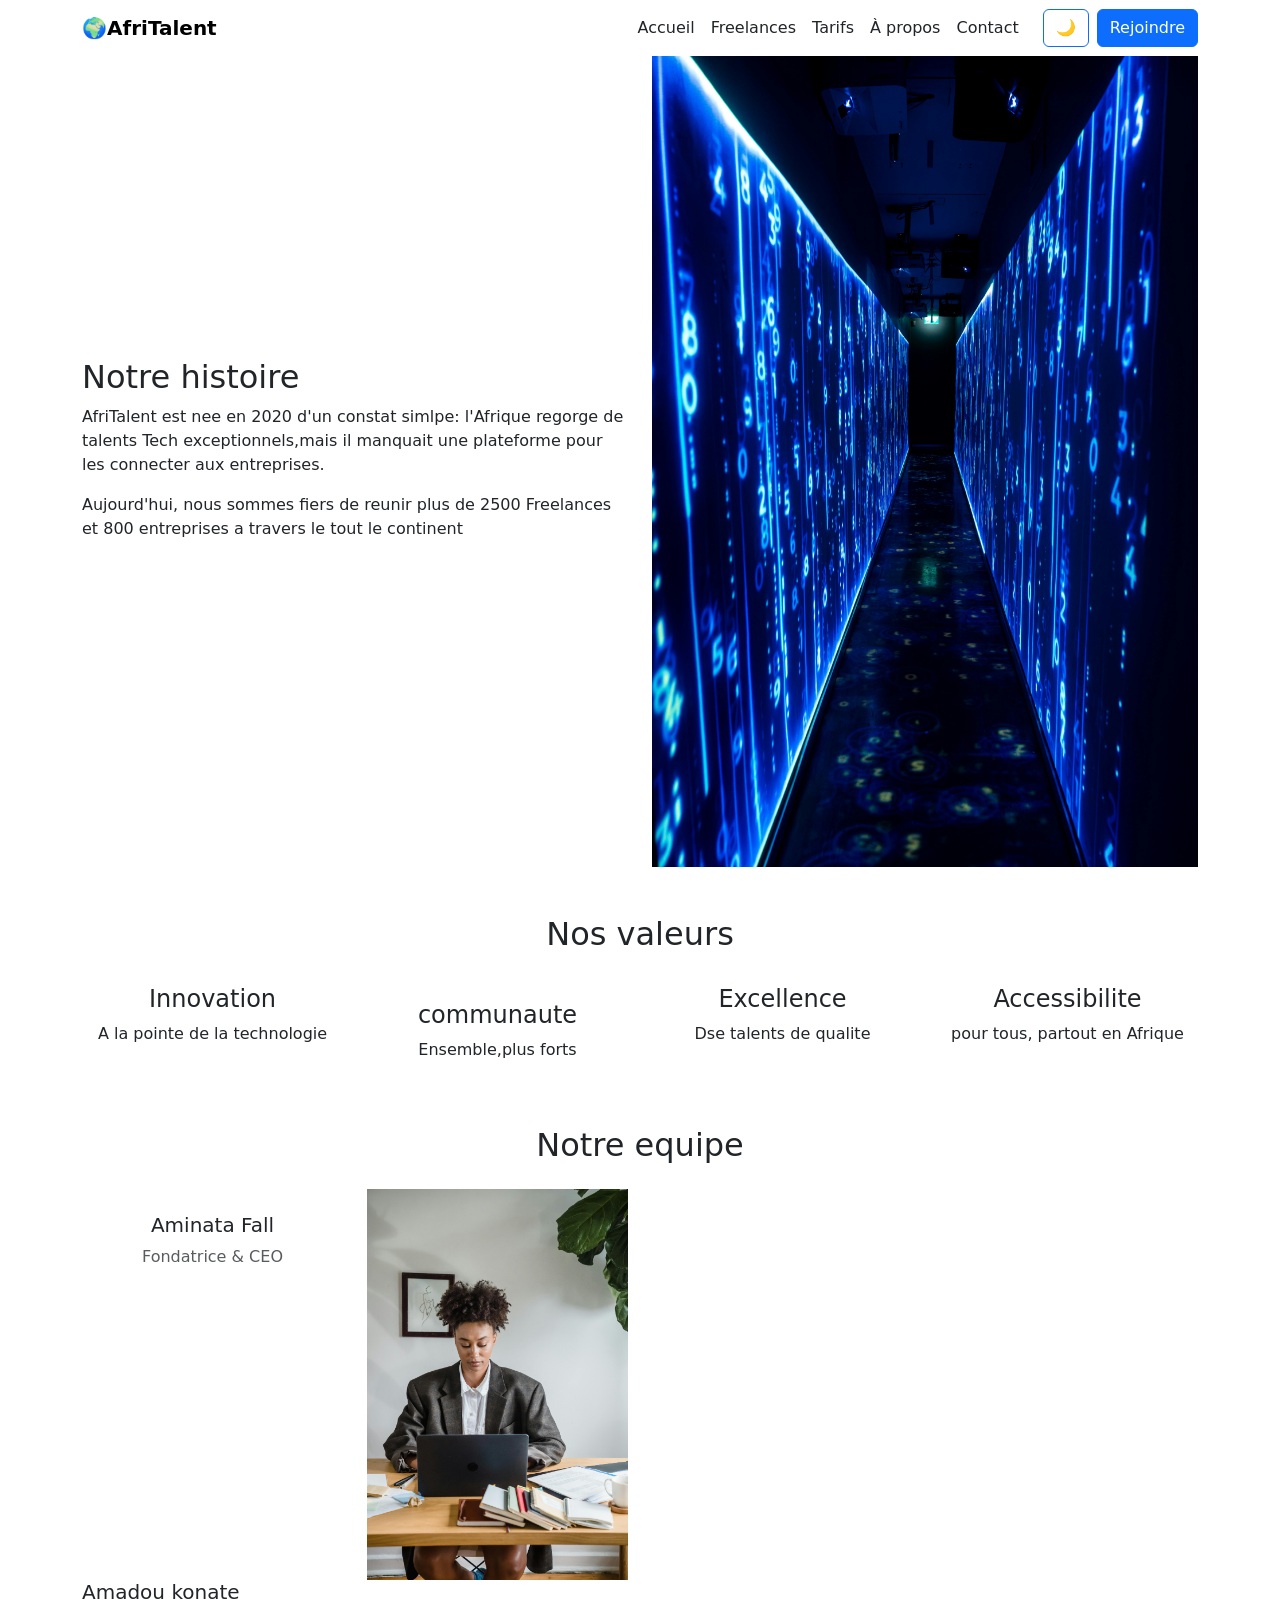
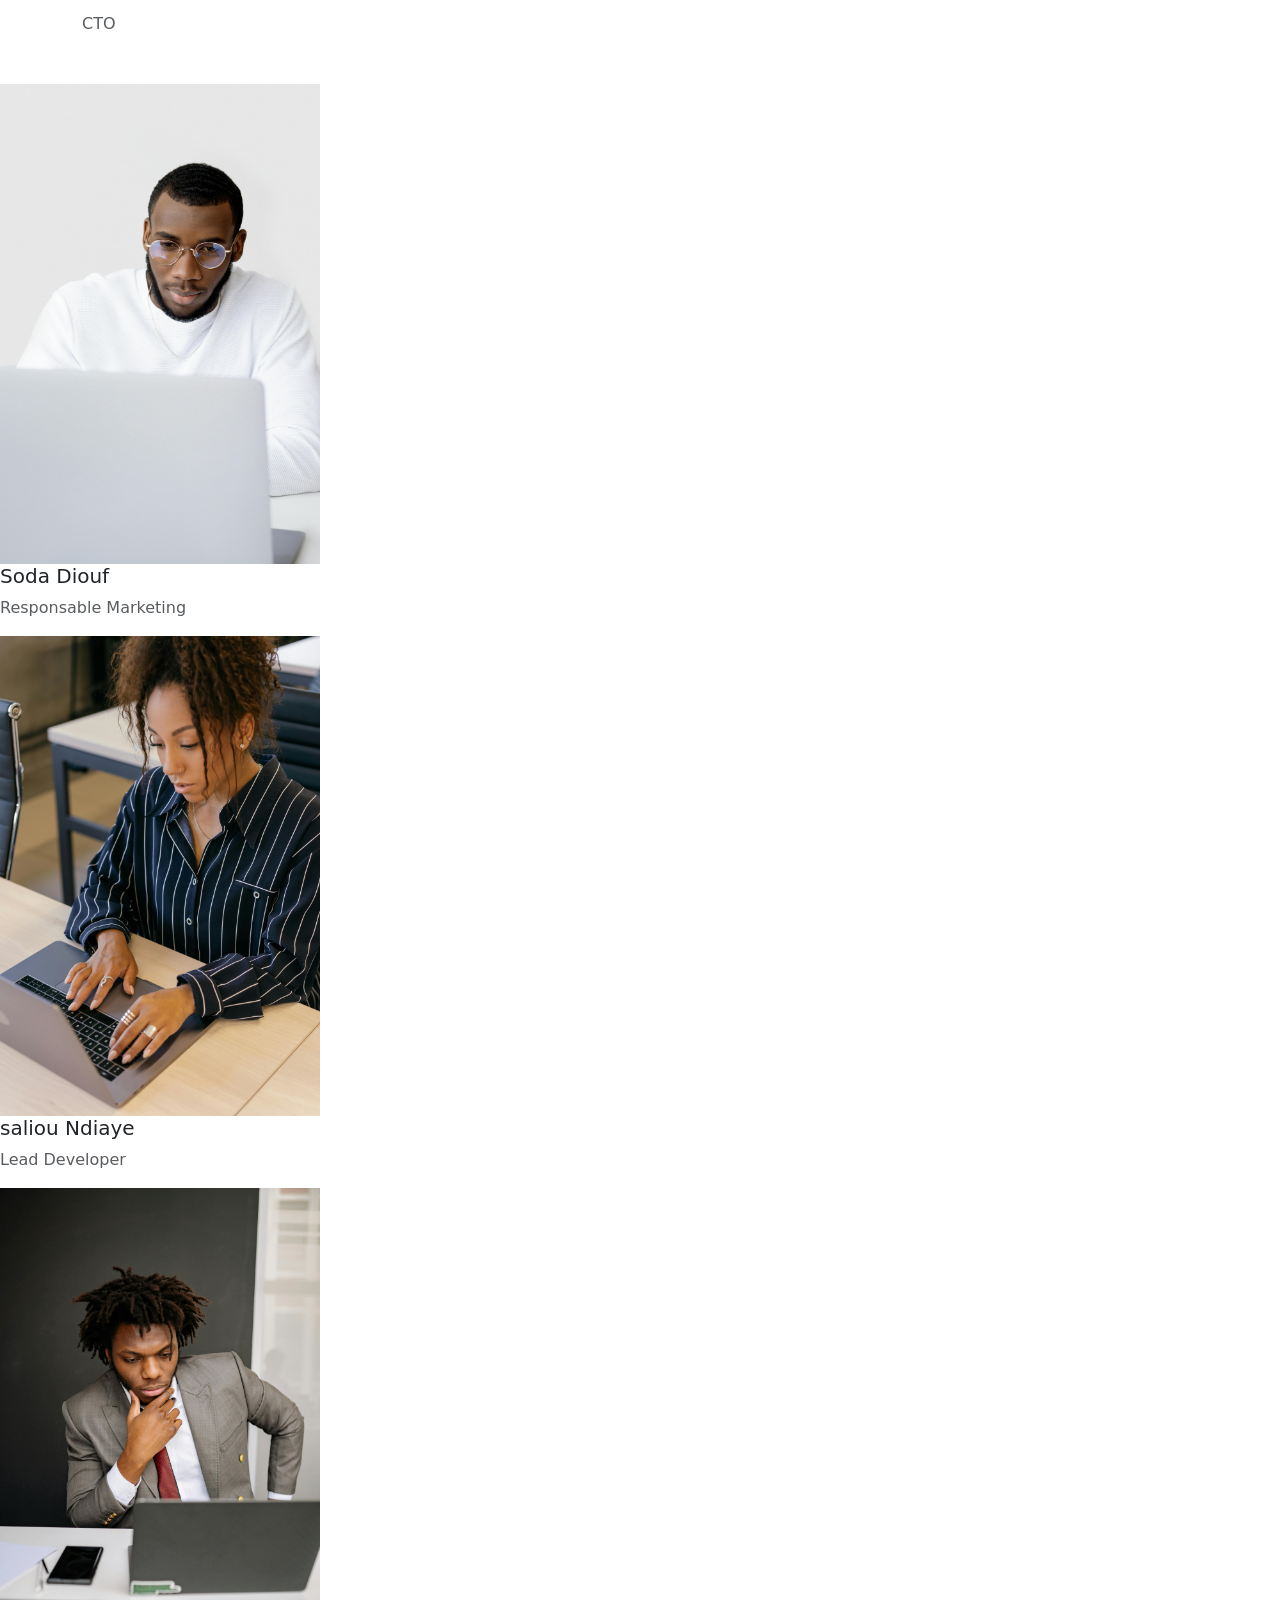
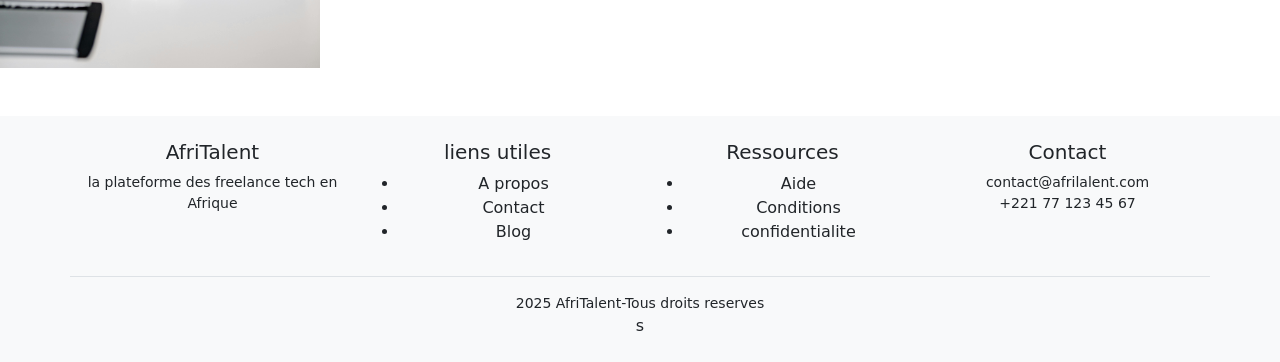
==== about.html @ 28ff4116 "comite2" ====
<!DOCTYPE html>
<html lang="fr">
<head> 
<meta charset="UTF-8"> 
<meta name="viewport" content="width=device-width, initial-scale=1.0"> 
<title>Diouf-Ndeye Penda-AfriTalent</title> 
<link 
href="https://cdn.jsdelivr.net/npm/bootstrap@5.3.0/dist/css/bootstrap.min.css" 
rel="stylesheet"> 
<link rel="stylesheet" href="css/style.css">
</head>
<body>
<!-- Bootstrap 5 via CDN : script JavaScript --> 
<script 
src="https://cdn.jsdelivr.net/npm/bootstrap@5.3.0/dist/js/bootstrap.bundle.min.js"
></script> 
<!-- Votre script JavaScript --> 
<script src="js/main.js"></script>

<!-- NAVBAR -->
 
<nav class="navbar navbar-expand-lg fixed-top bg-white">
    <div class="container">
        <a class="navbar-brand fw-bold" href="index.html">🌍AfriTalent</a>
        <button class="navbar-toggler" type="button" data-bs-toggle="collapse" data-bs-target="#navbarNav">
            <span class="navbar-toggler-icon"></span>
        </button>
        <div class="collapse navbar-collapse" id="navbarNav">
             <ul class="navbar-nav ms-auto">
                 <li class="nav-item"><a class="nav-link text-dark" href="index.html">Accueil</a></li>
                <li class="nav-item"><a class="nav-link text-dark" href="freelances.html">Freelances</a></li>
                <li class="nav-item"><a class="nav-link text-dark" href="tarifs.html">Tarifs</a></li>
                <li class="nav-item"><a class="nav-link text-dark" href="about.html">À propos</a></li>
               <li class="nav-item"><a class="nav-link text-dark" href="contact.html">Contact</a></li>
                
            </ul>  
            <button class="btn btn-outline-primary ms-3">🌙</button>
            <a href="#" class="btn btn-primary ms-2">Rejoindre</a>
        </div>
 
    </div>
</nav>
<div class="container my-5">
    <div class="row align-items-center">
        <div class="col-md-6">
            <h2>Notre histoire</h2>
            <p>AfriTalent est nee en 2020 d'un constat simlpe: l'Afrique regorge de talents Tech
                exceptionnels,mais il manquait une plateforme pour les connecter aux entreprises.</p>
                <p>Aujourd'hui, nous sommes fiers de reunir plus de 2500 Freelances et 800 entreprises 
                    a travers le tout le continent
                </p>
        </div>
        <div class="col-md-6 text-center">
            <img src="image/pexels-oktay-koseoglu-42034955-36040448.jpg" class="img-fluid w-27" alt="">
        </div>
    </div>
</div>
<!-- NOS VALEUR -->
 <div class="container my-5">
    <h2 class="text-center mb-4">Nos valeurs</h2>
    <div class="row text-center">
        <div class="col-md-3">
            <i class="bi bi-star fs-1 text-primary"></i>
            <h4 class="mt-2">Innovation</h4>
            <p>A la pointe de la technologie</p>
        </div>
        <div class="col-md-3">
            <i class="bi bi-people fs-1 text-primary"></i>
            <h4 class="mt-4">communaute</h4>
            <p>Ensemble,plus forts</p>
        </div>
        <div class="col-md-3">
            <i class="bi bi-hand-thumbs-up fs-1"></i>
            <h4 class="mt-2">Excellence</h4>
            <p>Dse talents de qualite </p>
        </div>
        <div class="col-md-3">
            <i class="bi bi-globe fs-1"></i>
            <h4 class="mt-2">Accessibilite</h4>
            <p>pour tous, partout en Afrique</p>
        </div>
    </div>
 </div>
 <!-- l'EQUIPE -->
  <div class="container my-5">
    <h2 class="text-center mb-4">Notre equipe</h2>
    <div class="row text-center">
        <div class="col-md-3">
            <img src="" alt="">
            <h5>Aminata Fall</h5>
            <p class="text-muted">Fondatrice & CEO</p>
            <i class="bi bi-linkedin"></i>
        </div>
        <img src="image/pexels-mizunokozuki-12911751.jpg" class="img-fluid w-25" alt="">
    </div>
    <h5>Amadou konate</h5>
            <p class="text-muted">CTO</p>
            <i class="bi bi-linkedin"></i>
        </div>
        <img src="image/pexels-anna-nekrashevich-6801684.jpg" class="img-fluid w-25" alt="">
    </div>
     <h5>Soda Diouf</h5>
            <p class="text-muted">Responsable Marketing</p>
            <i class="bi bi-linkedin"></i>
        </div>
        <img src="image/pexels-mikhail-nilov-9300897.jpg" class="img-fluid w-25" alt="">
    </div>
    <h5>saliou Ndiaye</h5>
            <p class="text-muted">Lead Developer</p>
            <i class="bi bi-linkedin"></i>
        </div>
        <img src="image/pexels-yankrukov-7793714.jpg" class="img-fluid w-25" alt="">
    </div>
  </div>
  <!-- <footer>s -->
   <footer class="bg-light text-center py-4 mt-5">
    <div class="container">
         <div class="row">
            <div class="col-md-3">
                <h5>AfriTalent</h5>
                <p class="small">la plateforme des freelance tech en Afrique</p>
            </div>
            <div class="col-md-3">
                <h5>liens utiles</h5>
                <ul>
                    <li><a href="#" class="text-dark text-decoration-none">A propos</a></li>
                    <li><a href="#" class="text-dark text-decoration-none">Contact</a></li>
                    <li><a href="#" class="text-dark text-decoration-none">Blog</a></li>
                </ul>
            </div>
             <div class="col-md-3">
                <h5>Ressources</h5>
                <ul>
                    <li><a href="#" class="text-dark text-decoration-none">Aide</a></li>
                    <li><a href="#" class="text-dark text-decoration-none">Conditions</a></li>
                    <li><a href="#" class="text-dark text-decoration-none">confidentialite</a></li>
                </ul>
            </div>
              <div class="col-md-3">

              <h5>Contact</h5>
                <p class="small">contact@afrilalent.com <br>+221 77 123 45 67</p>
                                        <div>
                             <i class="bi bi-facebook me-2"></i>
                            <i class="bi bi-Twitter me-2"></i>
                            <i class="bi bi-linkedin me-2"></i>
                         </div>
                        </div>
                        <div class="mt-3 pt-3 border-top">
                             <p class="small mb-0"> 2025 AfriTalent-Tous droits reserves</p>s
                        </div>
                      </div>
                  </footer>
              <script 
src="https://cdn.jsdelivr.net/npm/bootstrap@5.3.0/dist/js/bootstrap.bundle.min.js"
></script>
<script src="js/main.js"></script>



 </body>
    </html>
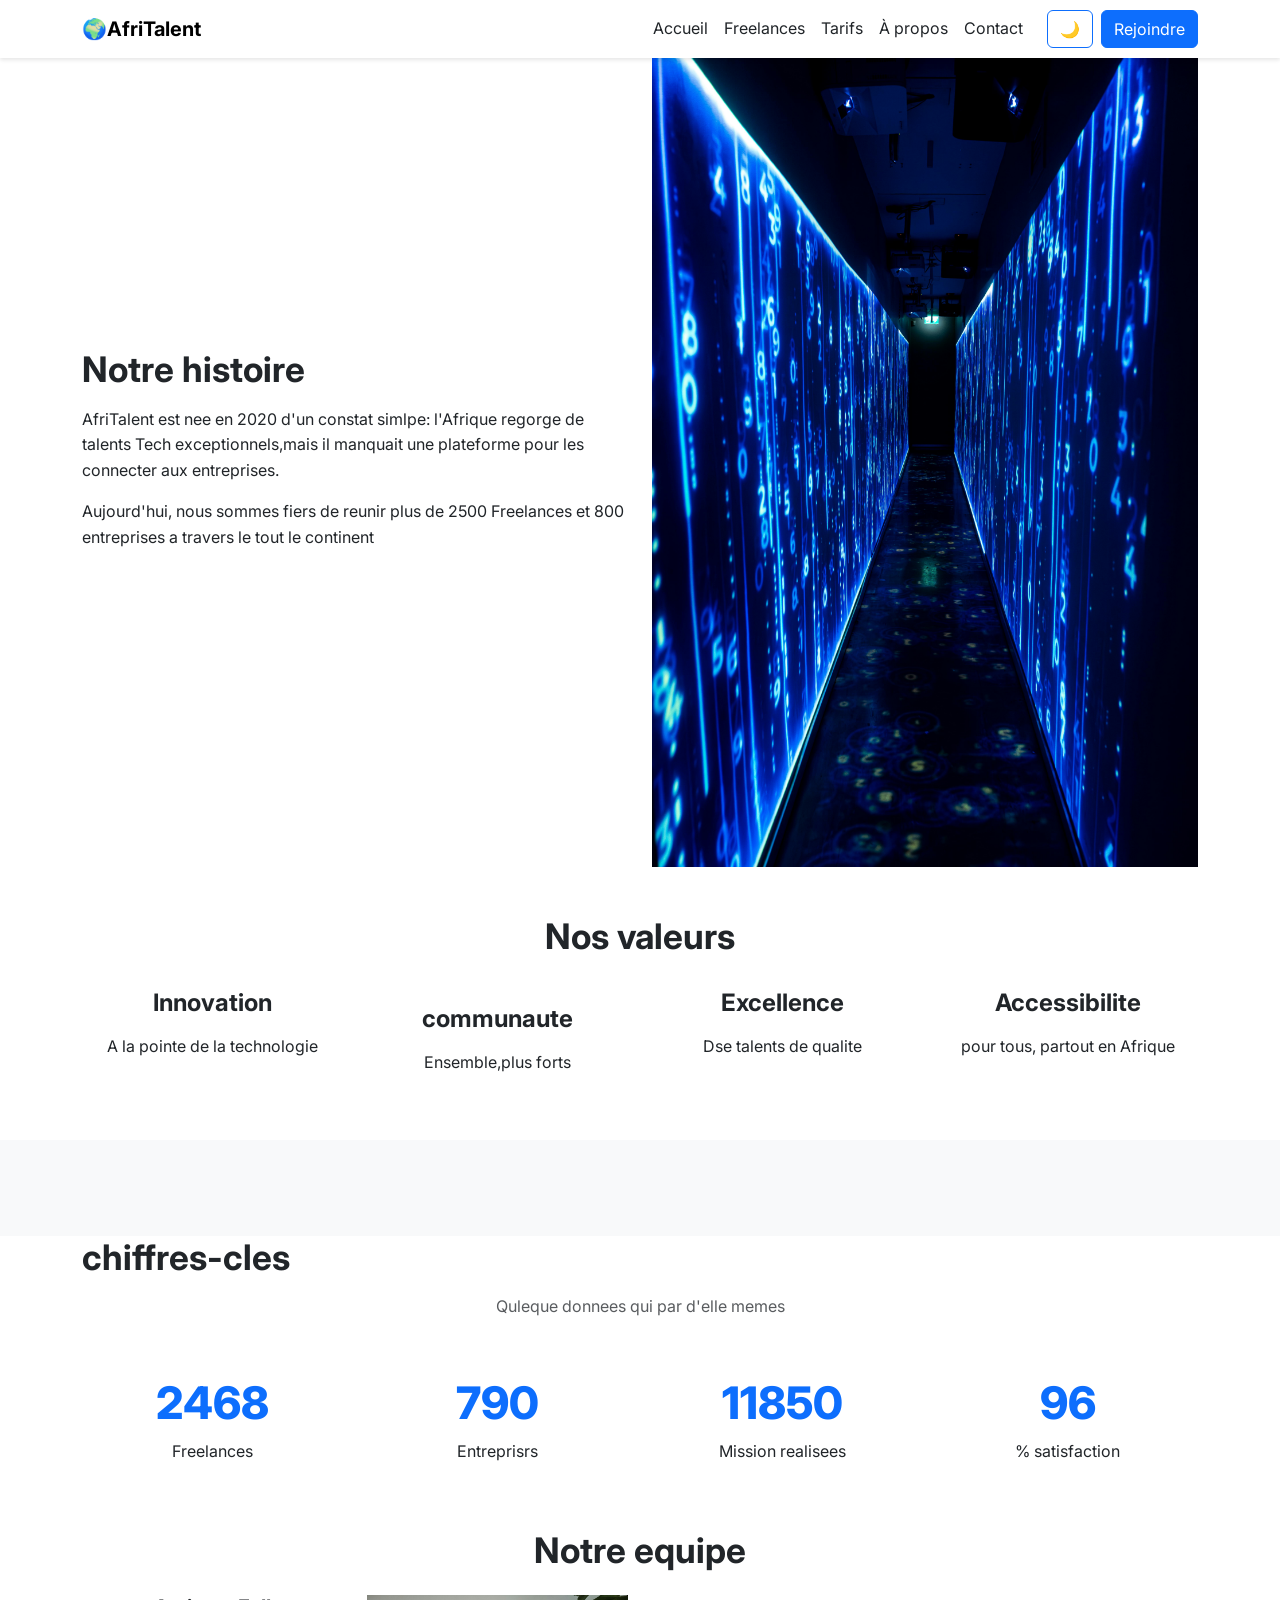
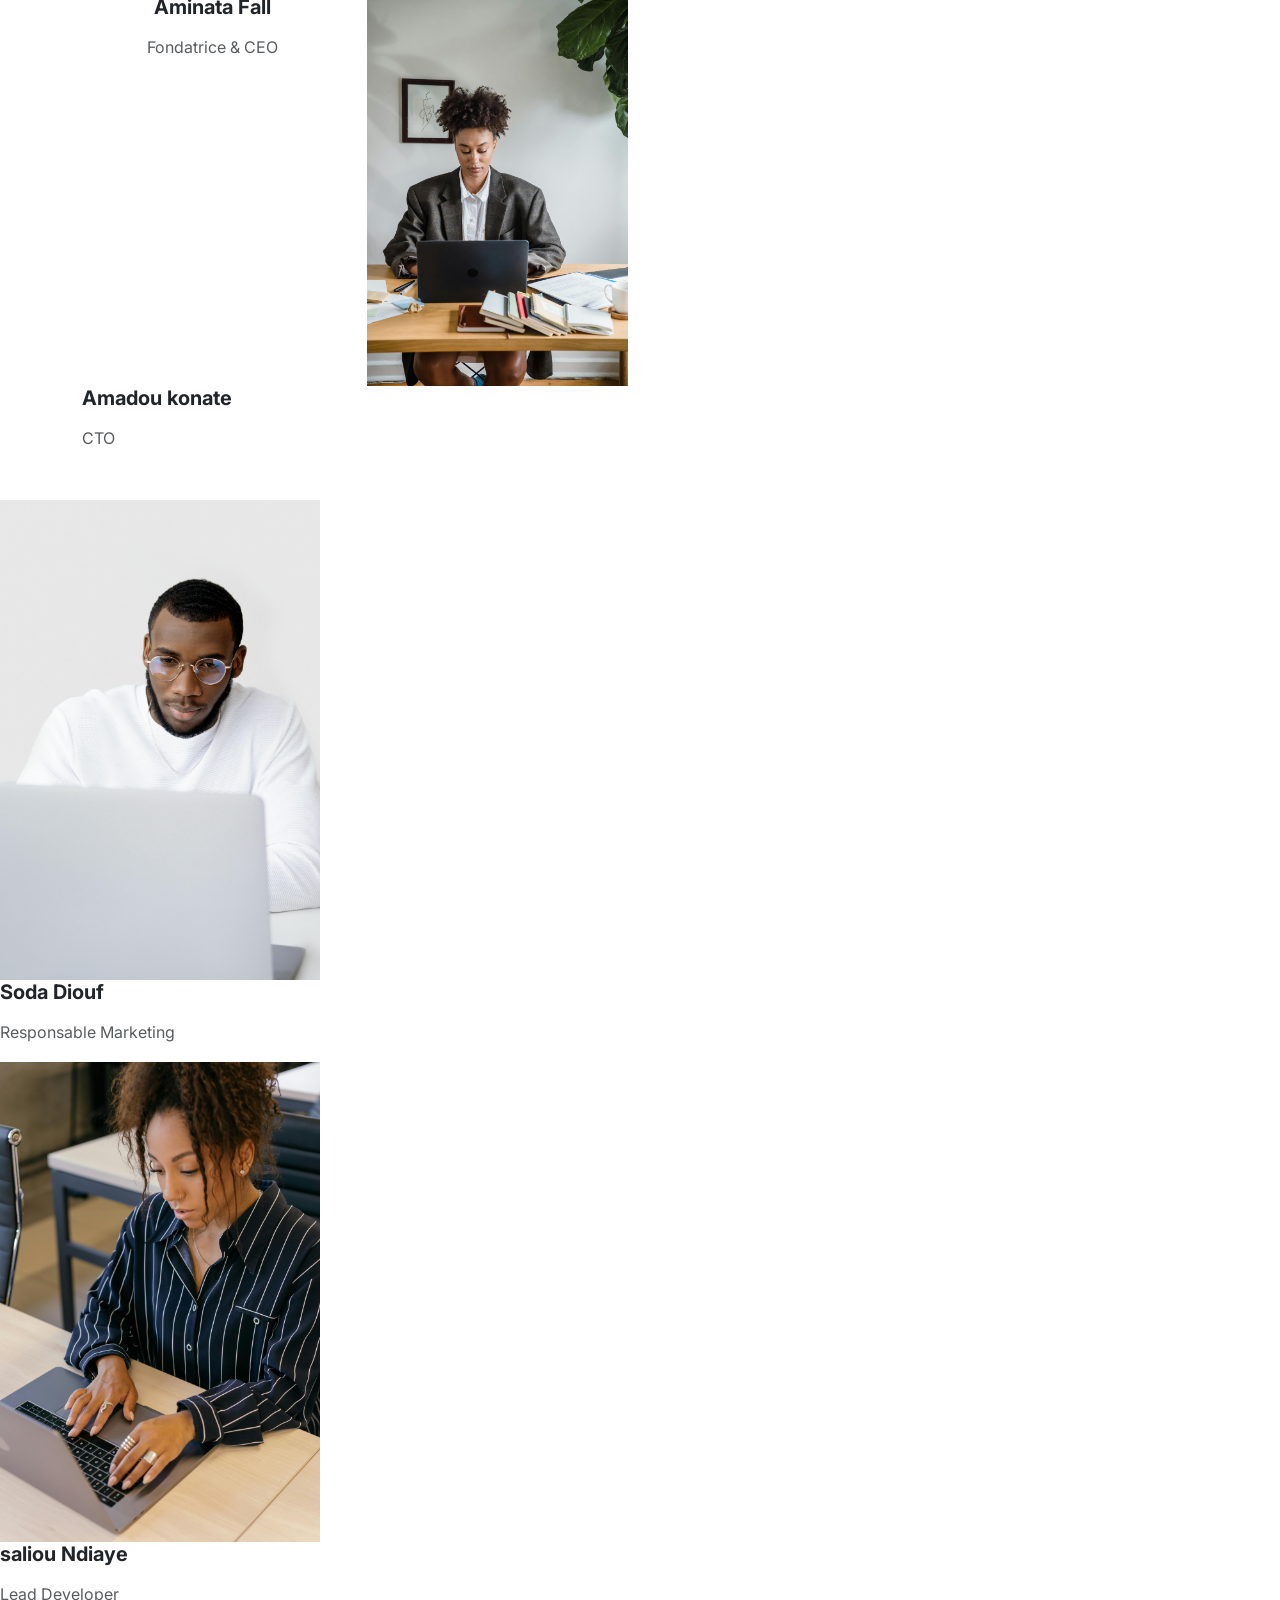
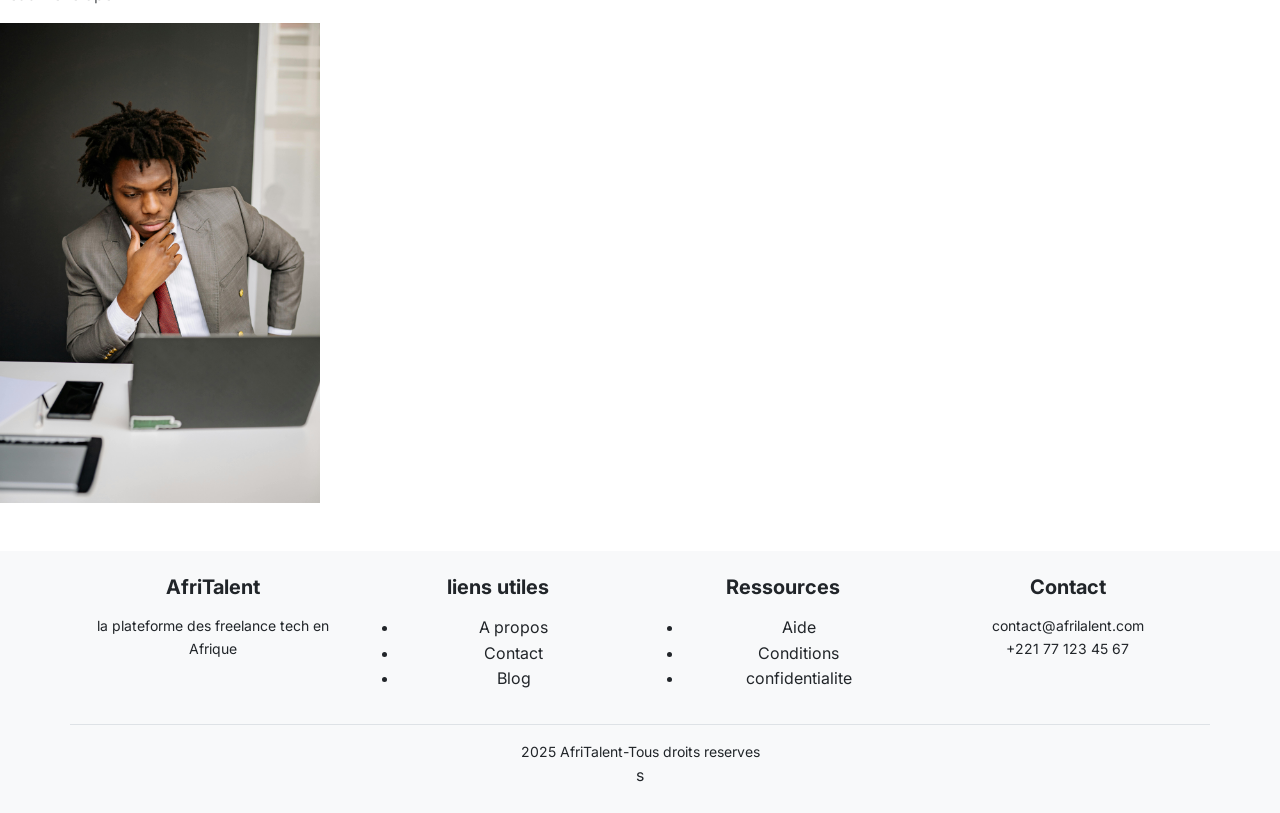
==== commit f415244d: "JS : flitrage dynamique des freelances et validation du formulaire de contact" ====
--- a/about.html
+++ b/about.html
@@ -81,12 +81,45 @@
         </div>
     </div>
  </div>
+ <section class="chiffres-cles py-5 bg-light"></section>
+ <div class="container">
+    <h2>chiffres-cles</h2>
+    <p class="text-center text-muted mb-5">Quleque donnees qui par d'elle memes</p>
+    <div class="row text-center">
+         <div class="col-md-3">
+            <div class="chiffres-card">
+                <span class="counter" data-target="2500">0</span>
+                <p>Freelances</p>
+            </div>
+        </div>
+         <div class="col-md-3">
+            <div class="chiffres-card">
+                <span class="counter" data-target="800">0</span>
+                <p>Entreprisrs</p>
+            </div>
+        </div>
+         <div class="col-md-3">
+            <div class="chiffres-card">
+                <span class="counter" data-target="12000">0</span>
+                <p>Mission realisees</p>
+            </div>
+        </div>
+         <div class="col-md-3">
+            <div class="chiffres-card">
+                <span class="counter" data-target="98">0</span>
+                <p>% satisfaction</p>
+            </div>
+        </div>
+
+
+    </div>
+
+ </div>
  <!-- l'EQUIPE -->
   <div class="container my-5">
     <h2 class="text-center mb-4">Notre equipe</h2>
     <div class="row text-center">
-        <div class="col-md-3">
-            <img src="" alt="">
+        <div class="col-md-3 text-center">
             <h5>Aminata Fall</h5>
             <p class="text-muted">Fondatrice & CEO</p>
             <i class="bi bi-linkedin"></i>
--- a/css/style.css
+++ b/css/style.css
@@ -0,0 +1,385 @@
+@import url('https://fonts.googleapis.com/css2?family=Inter:wght@300;400;500;600;700;800&family=Space+Grotesk:wght@400;500;600;700&display=swap');
+:root{
+    --primary: #0d6efd;
+    --secondary: #6c757d;
+    --dark: #212529;
+    --light: #f8f9fa;
+    ---white: #ffffff;
+    --black: #000000;
+    --font-title: 'Space Grotesk', sans-serif;
+    --font-text: 'Inter', sans-serif;
+    --space-sm: 0.5rem;
+    --space-md: 1rem;
+    --space-lg: 4rem;
+    --shadow:0 2px 4px rgba(0,0,0,.1);
+    
+}
+* {
+    margin:  0;
+    padding: 0;
+    box-sizing: border-box;
+}
+body{
+    font-family: var(--font-text);
+    color: var(--dark);
+    background-color: var(--white);
+    line-height: 1.6;
+}
+h1, h2, h3,h4,h5,h6 {
+    font-family: var(--font-text);
+    font-weight: 700;
+    margin-bottom: var(--space-md);
+}
+h1{font-family: 3rem;}
+h2{font-size: 2.2rem;}
+h3{font-size: 1.5rem;}
+p{
+    margin-bottom: var(--space-md);
+}
+a{
+    text-decoration: none;
+    transition: transform 0.3s ease, box-shadow 0.3s ease;
+}
+.btn:hover{
+    transform: translateY(-2px);
+    box-shadow: var(--shadow);
+}
+.navbar{
+    box-shadow: var(--shadow);
+}
+.card{
+    transition: transform 0.3s ease, box-shadow 0.3s ease;
+    border: none;
+}
+.card:hover{
+    transform: translateY(-5px);
+    box-shadow: var(--shadow);
+}
+footer{
+    background-color: var(--light);
+    margin-top: var(--space-xl);
+}
+.bento-grid{
+    display: grid;
+    grid-template-columns: repeat(4, 1fr);
+    gap: 1.5rem;
+    margin: 2rem 0;
+
+}
+
+.bento-card{
+    background: var(--light);
+    padding: 1.5rem;
+    border-radius: 1rem;
+    text-align: center;
+    transition: transform 0.3s ease, box-shadow 0.3s ease;
+    border: 1px solid rgba(0, 0, 0, 0.05);
+}
+.bento-card:hover{
+    transform: translateY(-8px);
+    box-shadow: 0 12px 20px rgba(0,0,0,0.1);
+}
+.bento-1{ grid-column: span 1; }
+.bento-2{ grid-column: span 1; }
+.bento-3{ grid-column: span 1; }
+.bento-4{ grid-column: span 1; }
+.step-number{
+    font-size: 2.2rem;
+    font-weight: 800;
+    color: var(--primary);
+    margin-bottom: 0.5rem;
+}
+@media (max-width:768px) {
+    .bento-grid{
+        grid-template-columns: 1fr;
+    }
+
+        .bento-1,
+        .bento-2,
+        .bento-3,
+        .bento-4{
+    
+    
+        grid-column: span 1;
+    }
+}
+
+    
+
+.category-card {
+    background: var(---white);
+    padding: 1.5rem 1rem;
+    border-radius: 0.7rem;
+    text-align: center;
+    transition: all 0.3s ease;
+    border: 1px solid #e0e0e0;
+    cursor: pointer;
+
+}
+.category-card i {
+    font-size: 2rem;
+    color: var(--primary);
+    margin-bottom: 0.75rem;
+    transition: color 0.3s ease;
+}
+
+.category-card h4{
+    font-size: 1.1rem;
+    margin-bottom: 0.5rem;
+    
+}
+.bento-card:hover{
+    transform: translateY(-5px);
+    background-color: var(--primary);
+    box-shadow: var(--shadow);
+}
+.bento-card:hover i
+.bento-card:hover h4
+.bento-card:hover p {
+    color: var(--white);
+}
+.hero .lead{
+    font-family: 1.25rem;
+    color: var(--secondary);
+}
+.stats-container h3 {
+    font-size: 2.5rem;
+    font-weight: 800;
+    color: var(--primary) ;
+
+}
+@media(max-width: 992px) {
+    h1{
+        font-size: 2.5rem;
+    }
+    h2{
+        font-family: 1.8rem;
+    }
+    .bento-grid{
+        gap: 1rem;
+    }
+    .bento-card{
+        padding: 1rem;
+    }
+}
+@media (max-width: 768px) {
+    h1{
+        font-size: 2rem;
+    }
+    h2{
+        font-size: 1.5rem;
+    }
+    h3{
+        font-size: 1.2rem;
+    }
+    .container{
+        padding-left: 15px;
+        padding-right: 15px;
+    }
+    .my-5{
+        margin-top: 2rem;
+        margin-bottom: 2rem;
+    }
+    .py-5{
+        padding-top: 2rem;
+        padding-bottom: 2rem;
+    }
+    .bento-grid{
+        grid-template-columns: 1fr;
+    }
+    .bento-1, .bento-2, .bento-3, .bento-4{
+        grid-column: span 1;
+    }
+    .hero h1{
+        font-size: 1.8rem;
+    }
+    .hero .lead{
+        font-size: 1rem;
+    }
+    .hero-buttons .btn{
+        display: block;
+        width: 100px;
+        margin: 0.5rem 0;
+    }
+    .stats-container.col-md-4{
+        margin-bottom: 1rem;
+
+    }
+    footer .col-md-3{
+        margin-bottom:1.5rem;
+    }
+}
+@media (max-width: 480px) {
+    h1{
+        font-size:1.5rem;
+    }
+    .bnt{
+        font-size: 0.9rem;
+        padding: 0,5rem 1rem;
+    }
+    .category-card{
+        padding: 1rem 0.5rem;
+    }
+    .category-card i{
+        font-size: 1.5rem;
+    }
+.category-card h4 {
+    font-size: 0.9rem;
+}
+    
+}
+.hero{
+    background-image:url(../image/gettyimages-2220587655-2048x2048.jpg) ;
+    background-size:cover ;
+    background-position:center ;
+    min-height: 800px;
+}
+.categories-section{
+    padding: 60px 0;
+    background-color:#f8f9fa;
+}
+.category-card{
+    background: white;
+    padding: 25px 15px;
+    border-radius: 12px;
+    text-align: center;
+    transition: all 0.3s ease;
+    border: 1px solid #e0e0e0;
+    cursor: pointer;
+}
+.category-card i {
+    font-size: 2rem;
+    color: #0d6efd;
+    margin-top: 12px;
+    transition: color 0.3s ease;
+}
+.mtHero{
+    padding-top: 7rem;
+}
+.category-card h4 {
+    font-size: 0.9rem;
+    font-weight: 600;
+    margin-bottom: 8px;
+}
+.category-card p {
+    font-size: 0.8rem;
+    color: #6c757d;
+    margin: 0;
+    transition: color 0.3s ease;
+
+}
+
+.category-card:hover {
+    transform: translateY(-5px);
+    background-color: #0d6efd;
+    box-shadow: 0 10px 20px rgba(0,0,0, 0.15);
+}
+.category-card:hover i {
+    color: white;
+}
+.category-card:hover h4 {
+    color:white;
+    
+}
+.category-card p {
+    color: white;
+
+}
+.navbar-scrolled{
+    background-color: white;
+    box-shadow: 0 4px 10px rgba(0, 0, 0, 0.1);
+    transition: 0.3s;
+}
+.dark-mode{
+    background-color: #1a1a2e;
+    color: #f0f0f0;
+}
+.dark-mode .navbar{
+    background-color: #16213e;
+}
+.dark-mode .card{
+    background-color: #16213e;
+    color: #f0f0f0;
+}
+.dark-mode .bg-light{
+    background-color: #16213e;
+}
+.dark-mode .text-dark{
+    color: #f0f0f0;
+}
+.dark-mode .category-card{
+    background-color: #f03460;
+    color: #f0f0f0;
+}
+.dark-mode footer{
+    background-color: #f03460;
+}
+#backToTop{
+    background-color: #0d6efd;
+    color: white;
+    border: none;
+    border-radius: 50px;
+    padding: 12px 16px;
+    font-size: 20px;
+    cursor: pointer;
+    position: fixed;
+    bottom: 30px;
+    right: 30px;
+    z-index: 1000;
+}
+#backToTop:hover{
+    background-color: #b5ed7b;
+}
+.counter{
+    font-size: 2.8rem;
+    font-weight: 800;
+    color: #0d6efd;
+}
+.fade-in{
+    opacity:0;
+    transform: translateY(35px);
+    transition: opacity 0.7s ease,transform 0.7s ease;
+}
+.fade-in.visible{
+    opacity: 1;
+}
+@media(max-width:768px) {
+    .how-it-works .row {
+        flex-direction: column;
+        align-items: center;
+    
+    }
+    .how-it-works .col-md-3{
+        width: 100px;
+        max-width: 350px;
+    }
+
+.chifre-cles {
+        padding: 60px 0;
+    }
+}
+.chifre-card {
+    background-color: #0d6efd;
+    padding: 30px 20px;
+    border-radius: 12px;
+    border: 1px solid #0d6efd;
+    transition: transform 0.3s ease, box-shadow 0.3s ease;
+}
+.chifre-card :hover {
+    transform: translateY(-8px);
+    box-shadow: 0 10px 25px rgba(0, 0, 0, 0.1);
+}
+.chifre-card .counter {
+    font-size: 3rem;
+    font-weight: 800;
+    color: #16213e;
+    display: block;
+
+}
+.chifre-card p {
+    font-size: 1.1rem;
+    margin-top: 10px;
+    color: #333;
+}
+
+    
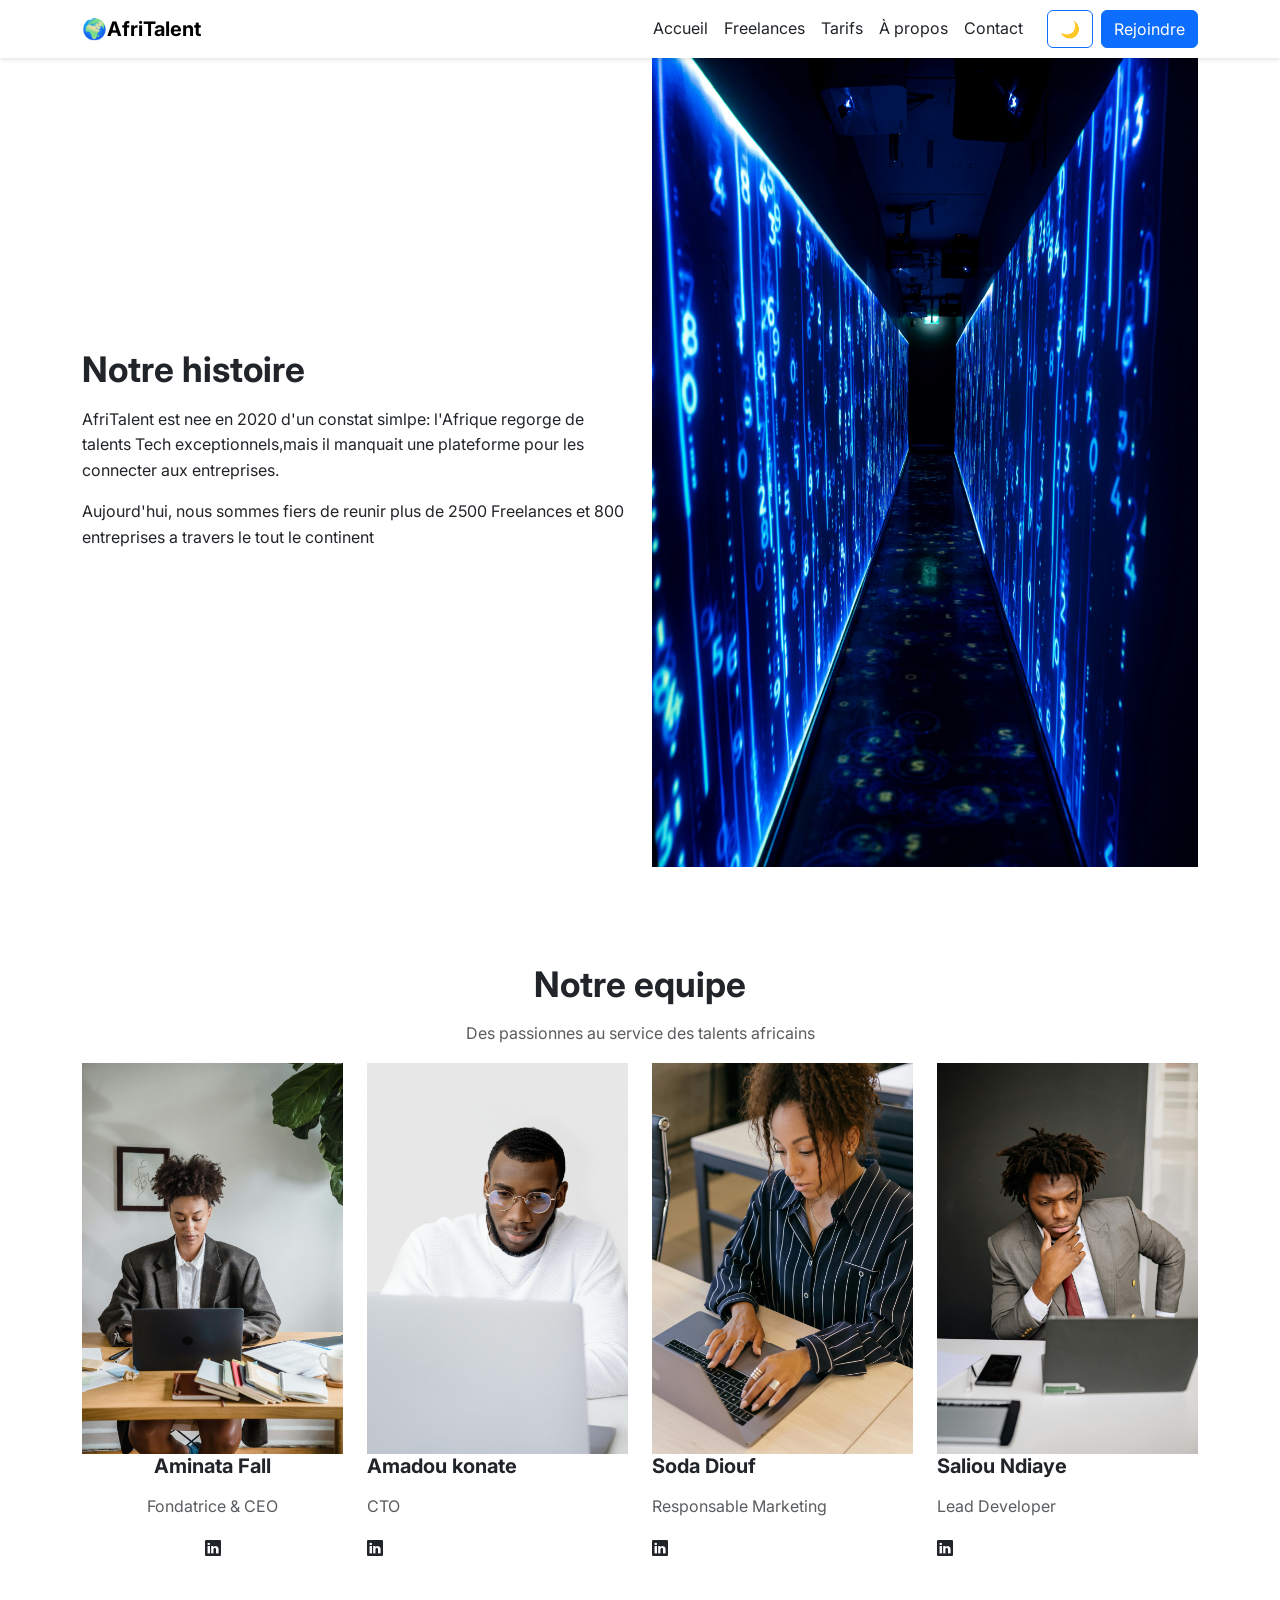
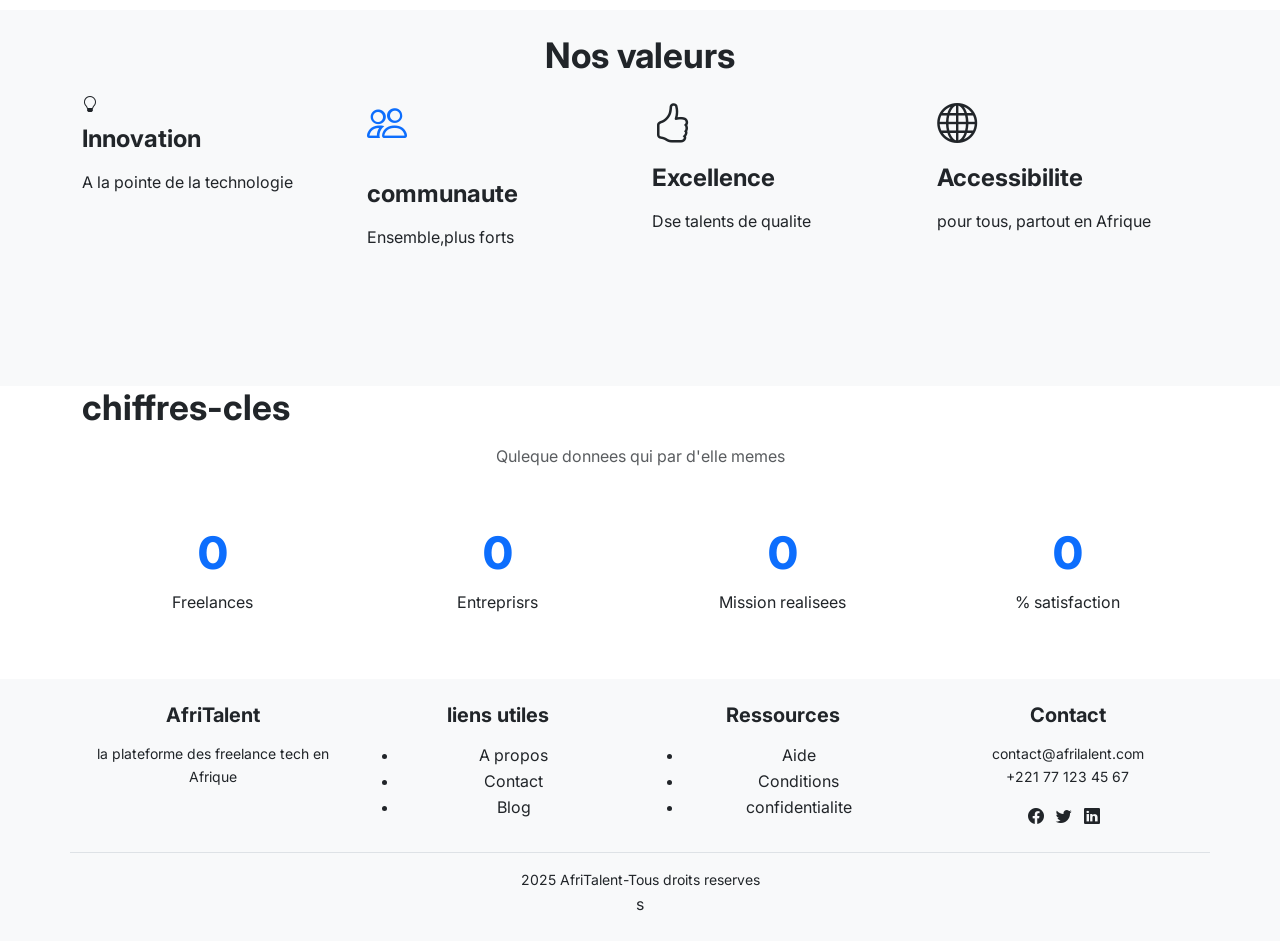
==== commit ab27b8f4: "Finalisation : corrections responsive, optimisation du code et commentaire" ====
--- a/about.html
+++ b/about.html
@@ -10,6 +10,7 @@
 <link rel="stylesheet" href="css/style.css">
 </head>
 <body>
+    <link rel="stylesheet" href="https://cdn.jsdelivr.net/npm/bootstrap-icons@1.11.3/font/bootstrap-icons.min.css">
 <!-- Bootstrap 5 via CDN : script JavaScript --> 
 <script 
 src="https://cdn.jsdelivr.net/npm/bootstrap@5.3.0/dist/js/bootstrap.bundle.min.js"
@@ -49,18 +50,54 @@
                 <p>Aujourd'hui, nous sommes fiers de reunir plus de 2500 Freelances et 800 entreprises 
                     a travers le tout le continent
                 </p>
-        </div>
-        <div class="col-md-6 text-center">
-            <img src="image/pexels-oktay-koseoglu-42034955-36040448.jpg" class="img-fluid w-27" alt="">
+             </div>
+              <div class="col-md-6 text-center">
+            <img src="image/pexels-oktay-koseoglu-42034955-36040448.jpg" class="img-fluid w-27" alt="Notre histoire">
         </div>
     </div>
 </div>
+
+ <!-- l'EQUIPE -->
+  <section class="py-5">
+  <div class="container">
+    <h2 class="text-center">Notre equipe</h2>
+    <p class="text-center text text-muted">Des passionnes au service des talents africains</p>
+    <div class="row">
+    <div class="col-md-3 text-center">
+        <img src="image/pexels-mizunokozuki-12911751.jpg" class="img-fluid" alt="Aminata Fall">
+         <h5>Aminata Fall</h5>
+            <p class="text-muted">Fondatrice & CEO</p>
+            <i class="bi bi-linkedin"></i>
+         </div>
+         <div class="col-md-3">
+         <img src="image/pexels-anna-nekrashevich-6801684.jpg" class="img-fluid" alt="Amadou konate">
+             <h5>Amadou konate</h5>
+            <p class="text-muted">CTO</p>
+            <i class="bi bi-linkedin"></i>
+         </div>
+         <div class="col-md-3">
+         <img src="image/pexels-mikhail-nilov-9300897.jpg" class="img-fluid" alt="Soda Diouf">
+         <h5>Soda Diouf</h5>
+            <p class="text-muted">Responsable Marketing</p>
+            <i class="bi bi-linkedin"></i>
+         </div>
+         <div class="col-md-3">
+        <img src="image/pexels-yankrukov-7793714.jpg" class="img-fluid " alt="Saliou Ndiaye">
+        <h5>Saliou Ndiaye</h5>
+            <p class="text-muted">Lead Developer</p>
+            <i class="bi bi-linkedin"></i>
+        </div>
+    </div>
+  </div>
+  </div>
+  </section>
 <!-- NOS VALEUR -->
- <div class="container my-5">
-    <h2 class="text-center mb-4">Nos valeurs</h2>
-    <div class="row text-center">
-        <div class="col-md-3">
-            <i class="bi bi-star fs-1 text-primary"></i>
+ <section class="about-values py-4 bg-light">
+ <div class="container">
+    <h2 class="text-center">Nos valeurs</h2>
+    <div class="row">
+        <div class="col-md-3 texte-center">
+            <i class="bi bi-lightbulb"></i>
             <h4 class="mt-2">Innovation</h4>
             <p>A la pointe de la technologie</p>
         </div>
@@ -81,6 +118,8 @@
         </div>
     </div>
  </div>
+    <!-- <chifrre-cles> -->
+</section>
  <section class="chiffres-cles py-5 bg-light"></section>
  <div class="container">
     <h2>chiffres-cles</h2>
@@ -110,42 +149,9 @@
                 <p>% satisfaction</p>
             </div>
         </div>
-
-
-    </div>
-
- </div>
- <!-- l'EQUIPE -->
-  <div class="container my-5">
-    <h2 class="text-center mb-4">Notre equipe</h2>
-    <div class="row text-center">
-        <div class="col-md-3 text-center">
-            <h5>Aminata Fall</h5>
-            <p class="text-muted">Fondatrice & CEO</p>
-            <i class="bi bi-linkedin"></i>
-        </div>
-        <img src="image/pexels-mizunokozuki-12911751.jpg" class="img-fluid w-25" alt="">
-    </div>
-    <h5>Amadou konate</h5>
-            <p class="text-muted">CTO</p>
-            <i class="bi bi-linkedin"></i>
-        </div>
-        <img src="image/pexels-anna-nekrashevich-6801684.jpg" class="img-fluid w-25" alt="">
-    </div>
-     <h5>Soda Diouf</h5>
-            <p class="text-muted">Responsable Marketing</p>
-            <i class="bi bi-linkedin"></i>
-        </div>
-        <img src="image/pexels-mikhail-nilov-9300897.jpg" class="img-fluid w-25" alt="">
-    </div>
-    <h5>saliou Ndiaye</h5>
-            <p class="text-muted">Lead Developer</p>
-            <i class="bi bi-linkedin"></i>
-        </div>
-        <img src="image/pexels-yankrukov-7793714.jpg" class="img-fluid w-25" alt="">
     </div>
   </div>
-  <!-- <footer>s -->
+
    <footer class="bg-light text-center py-4 mt-5">
     <div class="container">
          <div class="row">
@@ -175,7 +181,7 @@
                 <p class="small">contact@afrilalent.com <br>+221 77 123 45 67</p>
                                         <div>
                              <i class="bi bi-facebook me-2"></i>
-                            <i class="bi bi-Twitter me-2"></i>
+                            <i class="bi bi-twitter me-2"></i>
                             <i class="bi bi-linkedin me-2"></i>
                          </div>
                         </div>
--- a/css/style.css
+++ b/css/style.css
@@ -1,3 +1,4 @@
+    /* VARIABLES ET TYPOGRAPRIE */
 @import url('https://fonts.googleapis.com/css2?family=Inter:wght@300;400;500;600;700;800&family=Space+Grotesk:wght@400;500;600;700&display=swap');
 :root{
     --primary: #0d6efd;
@@ -59,6 +60,7 @@
     background-color: var(--light);
     margin-top: var(--space-xl);
 }
+/* BENTO GRID ET EFFETS HOVER */
 .bento-grid{
     display: grid;
     grid-template-columns: repeat(4, 1fr);
@@ -105,7 +107,7 @@
 }
 
     
-
+/* CATEGORIES DE SERVICES */
 .category-card {
     background: var(---white);
     padding: 1.5rem 1rem;
@@ -146,6 +148,7 @@
     font-size: 2.5rem;
     font-weight: 800;
     color: var(--primary) ;
+/* RESPONSIVE */
 
 }
 @media(max-width: 992px) {
@@ -228,6 +231,7 @@
 }
     
 }
+/* IMAGE ACCEUILLE */
 .hero{
     background-image:url(../image/gettyimages-2220587655-2048x2048.jpg) ;
     background-size:cover ;
